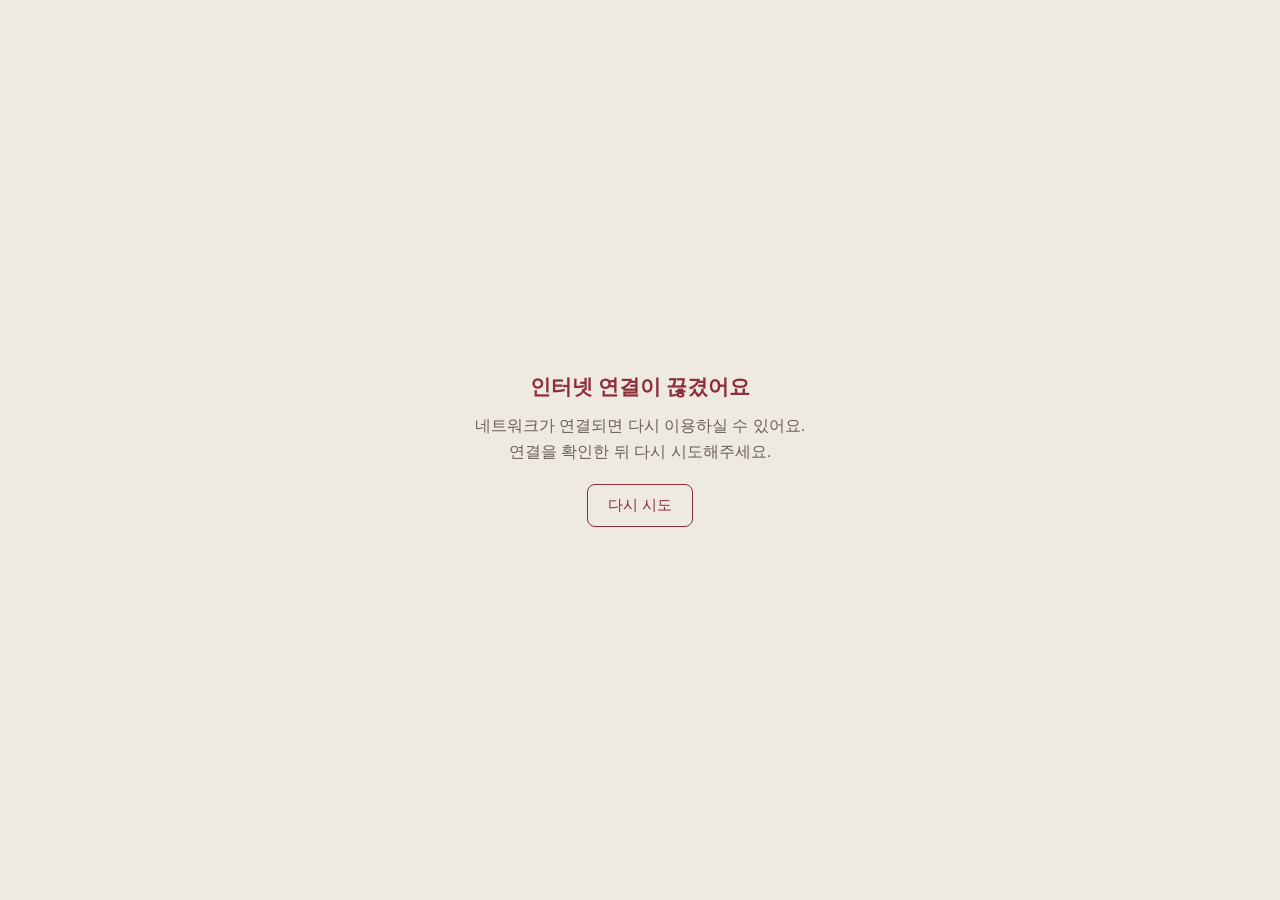
==== offline.html @ 7ea2109e "PWA 지원 추가: manifest, 서비스워커, 캐시 버전 관리 - manifest.json: 앱 이름 "책갈피"/짧은 이름 "galpi", 버건디 테마 컬러,   standal" ====
<!DOCTYPE html>
<html lang="ko">
<head>
<meta charset="UTF-8">
<meta name="viewport" content="width=device-width, initial-scale=1.0">
<title>책갈피 - 오프라인</title>
<style>
  :root {
    --paper: #EFEAE1;
    --ink: #241F1C;
    --ink-soft: #6B6058;
    --accent: #8C2F39;
  }
  @media (prefers-color-scheme: dark) {
    :root {
      --paper: #1B1815;
      --ink: #EDE6DA;
      --ink-soft: #A79C8E;
      --accent: #E08A90;
    }
  }
  * { box-sizing: border-box; }
  html, body {
    height: 100%;
    margin: 0;
  }
  body {
    display: flex;
    align-items: center;
    justify-content: center;
    background: var(--paper);
    color: var(--ink);
    font-family: "Gowun Dodum", "Malgun Gothic", sans-serif;
    text-align: center;
    padding: 24px;
  }
  .card {
    max-width: 360px;
  }
  h1 {
    font-family: "Gowun Batang", "Malgun Gothic", serif;
    font-size: 1.3rem;
    margin: 0 0 12px;
    color: var(--accent);
  }
  p {
    margin: 0 0 20px;
    color: var(--ink-soft);
    line-height: 1.6;
  }
  button {
    font-family: inherit;
    font-size: 0.95rem;
    padding: 10px 20px;
    border: 1px solid var(--accent);
    border-radius: 8px;
    background: transparent;
    color: var(--accent);
    cursor: pointer;
  }
  button:active {
    opacity: 0.7;
  }
</style>
</head>
<body>
  <div class="card">
    <h1>인터넷 연결이 끊겼어요</h1>
    <p>네트워크가 연결되면 다시 이용하실 수 있어요.<br>연결을 확인한 뒤 다시 시도해주세요.</p>
    <button onclick="location.reload()">다시 시도</button>
  </div>
</body>
</html>
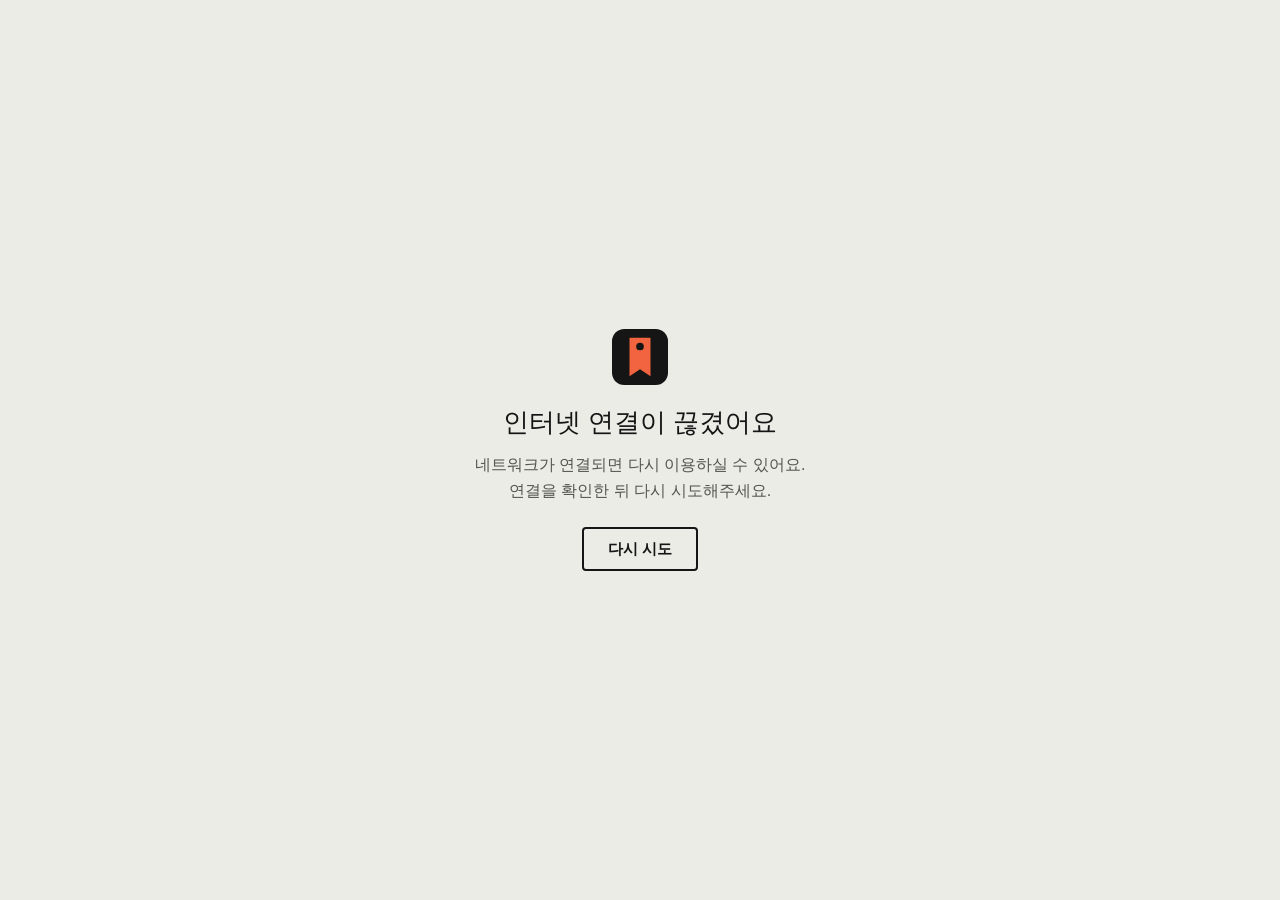
==== commit 8cb840a6: "리디자인 8단계: 파비콘·앱 아이콘·OG 이미지·테마 색 교체 - favicon.svg: 검정 둥근 사각 + 토마토 책갈피 + 구멍(B-Favicon ①) - apple-touch" ====
--- a/offline.html
+++ b/offline.html
@@ -4,20 +4,23 @@
 <meta charset="UTF-8">
 <meta name="viewport" content="width=device-width, initial-scale=1.0">
 <title>책갈피 - 오프라인</title>
+<script>
+  // 사이트와 같은 규칙: 기기 설정이 아니라 헤더 해/달 버튼으로 고른 테마(localStorage)를 따른다.
+  try { if (localStorage.getItem("chaekgalpi_theme") === "dark") document.documentElement.setAttribute("data-theme", "dark"); } catch (e) {}
+</script>
 <style>
   :root {
-    --paper: #EFEAE1;
-    --ink: #241F1C;
-    --ink-soft: #6B6058;
-    --accent: #8C2F39;
+    --paper: #ECECE6;
+    --ink: #151515;
+    --muted: #55554F;
+    --tomato: #F2643F;
+    color-scheme: light;
   }
-  @media (prefers-color-scheme: dark) {
-    :root {
-      --paper: #1B1815;
-      --ink: #EDE6DA;
-      --ink-soft: #A79C8E;
-      --accent: #E08A90;
-    }
+  :root[data-theme="dark"] {
+    --paper: #151515;
+    --ink: #ECECE6;
+    --muted: #A9A9A2;
+    color-scheme: dark;
   }
   * { box-sizing: border-box; }
   html, body {
@@ -30,32 +33,39 @@
     justify-content: center;
     background: var(--paper);
     color: var(--ink);
-    font-family: "Gowun Dodum", "Malgun Gothic", sans-serif;
+    font-family: "IBM Plex Sans KR", "Apple SD Gothic Neo", "Malgun Gothic", sans-serif;
     text-align: center;
     padding: 24px;
   }
   .card {
     max-width: 360px;
   }
+  .mark {
+    display: block;
+    margin: 0 auto 20px;
+  }
   h1 {
-    font-family: "Gowun Batang", "Malgun Gothic", serif;
-    font-size: 1.3rem;
+    font-family: "Black Han Sans", "IBM Plex Sans KR", "Apple SD Gothic Neo", sans-serif;
+    font-weight: 400;
+    font-size: 1.6rem;
     margin: 0 0 12px;
-    color: var(--accent);
   }
   p {
-    margin: 0 0 20px;
-    color: var(--ink-soft);
+    margin: 0 0 24px;
+    color: var(--muted);
     line-height: 1.6;
+    word-break: keep-all;
   }
   button {
     font-family: inherit;
-    font-size: 0.95rem;
-    padding: 10px 20px;
-    border: 1px solid var(--accent);
-    border-radius: 8px;
+    font-size: 15px;
+    font-weight: 700;
+    min-height: 44px;
+    padding: 10px 24px;
+    border: 2px solid var(--ink);
+    border-radius: 4px;
     background: transparent;
-    color: var(--accent);
+    color: var(--ink);
     cursor: pointer;
   }
   button:active {
@@ -65,6 +75,7 @@
 </head>
 <body>
   <div class="card">
+    <svg class="mark" width="56" height="56" viewBox="0 0 32 32" aria-hidden="true"><rect width="32" height="32" rx="7" fill="#151515"/><path d="M10 5h12v22l-6-4-6 4z" fill="#F2643F"/><circle cx="16" cy="10" r="2.2" fill="#151515"/></svg>
     <h1>인터넷 연결이 끊겼어요</h1>
     <p>네트워크가 연결되면 다시 이용하실 수 있어요.<br>연결을 확인한 뒤 다시 시도해주세요.</p>
     <button onclick="location.reload()">다시 시도</button>
